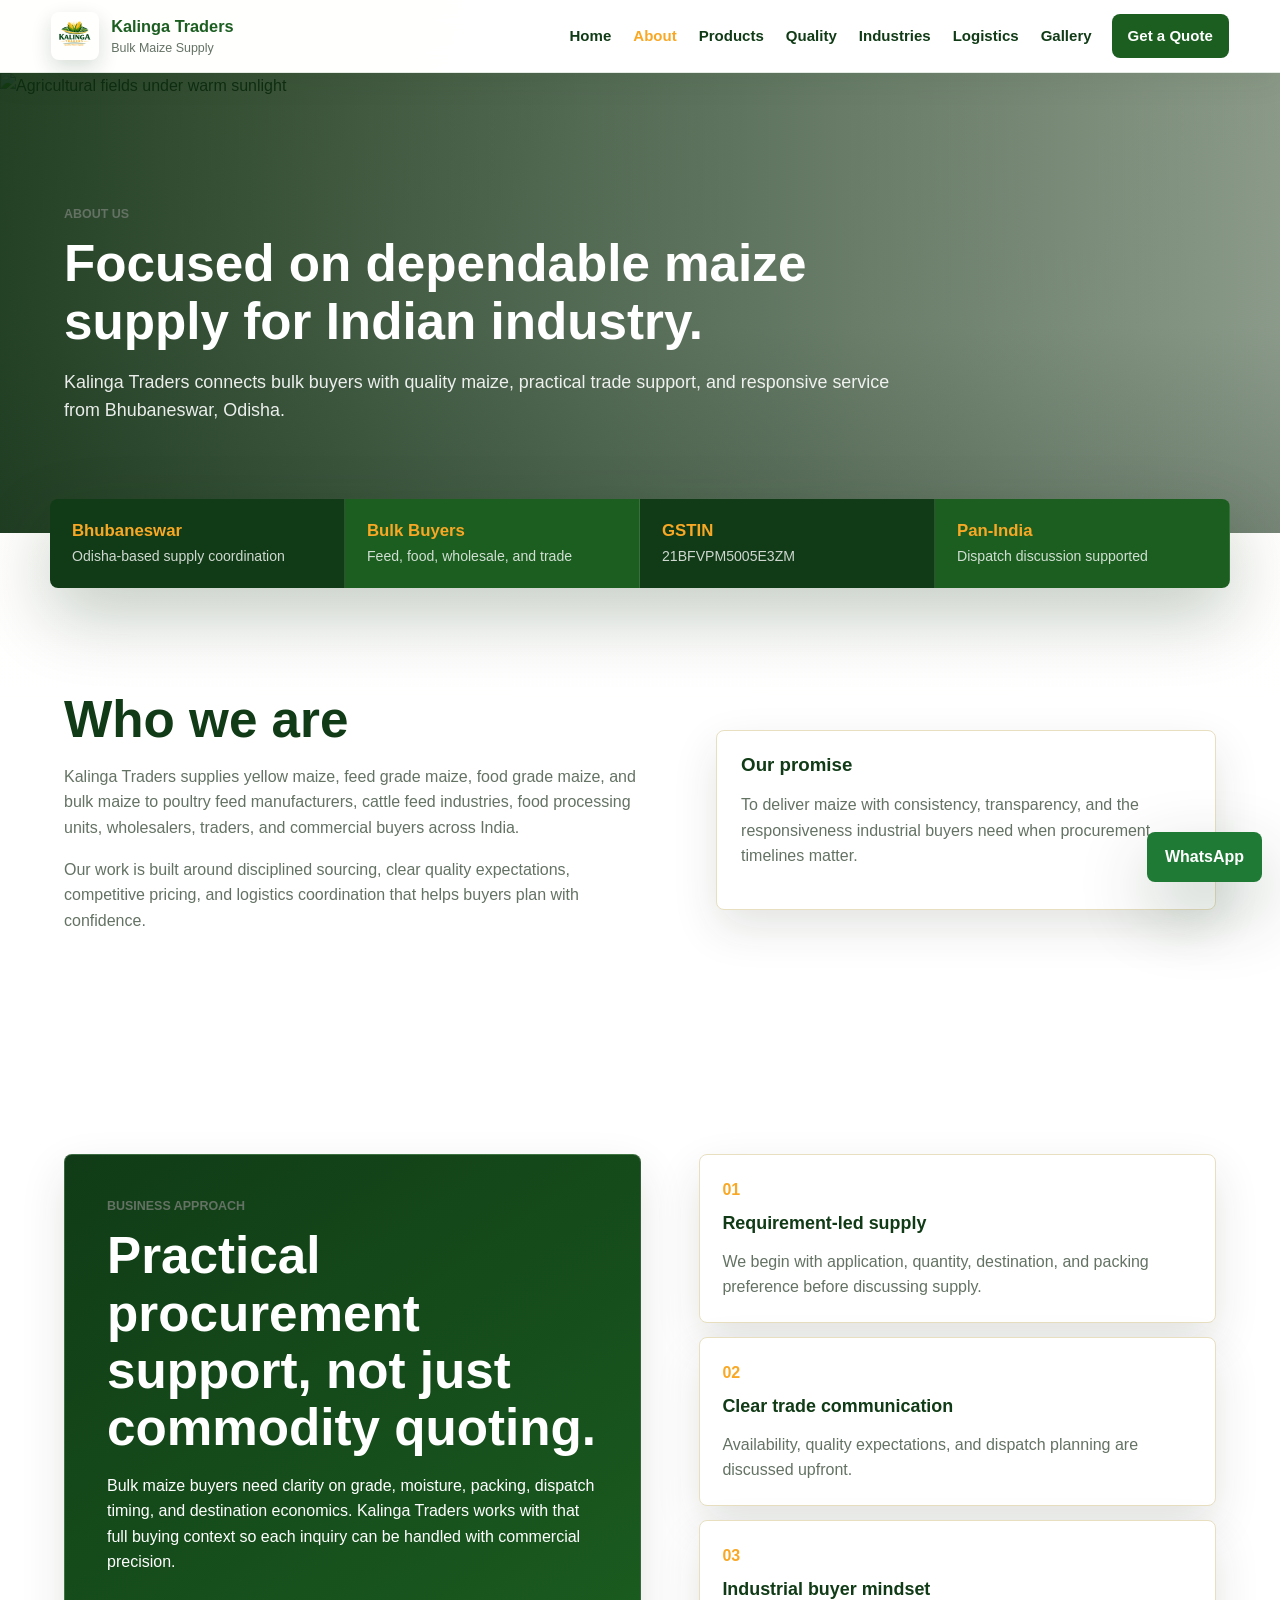
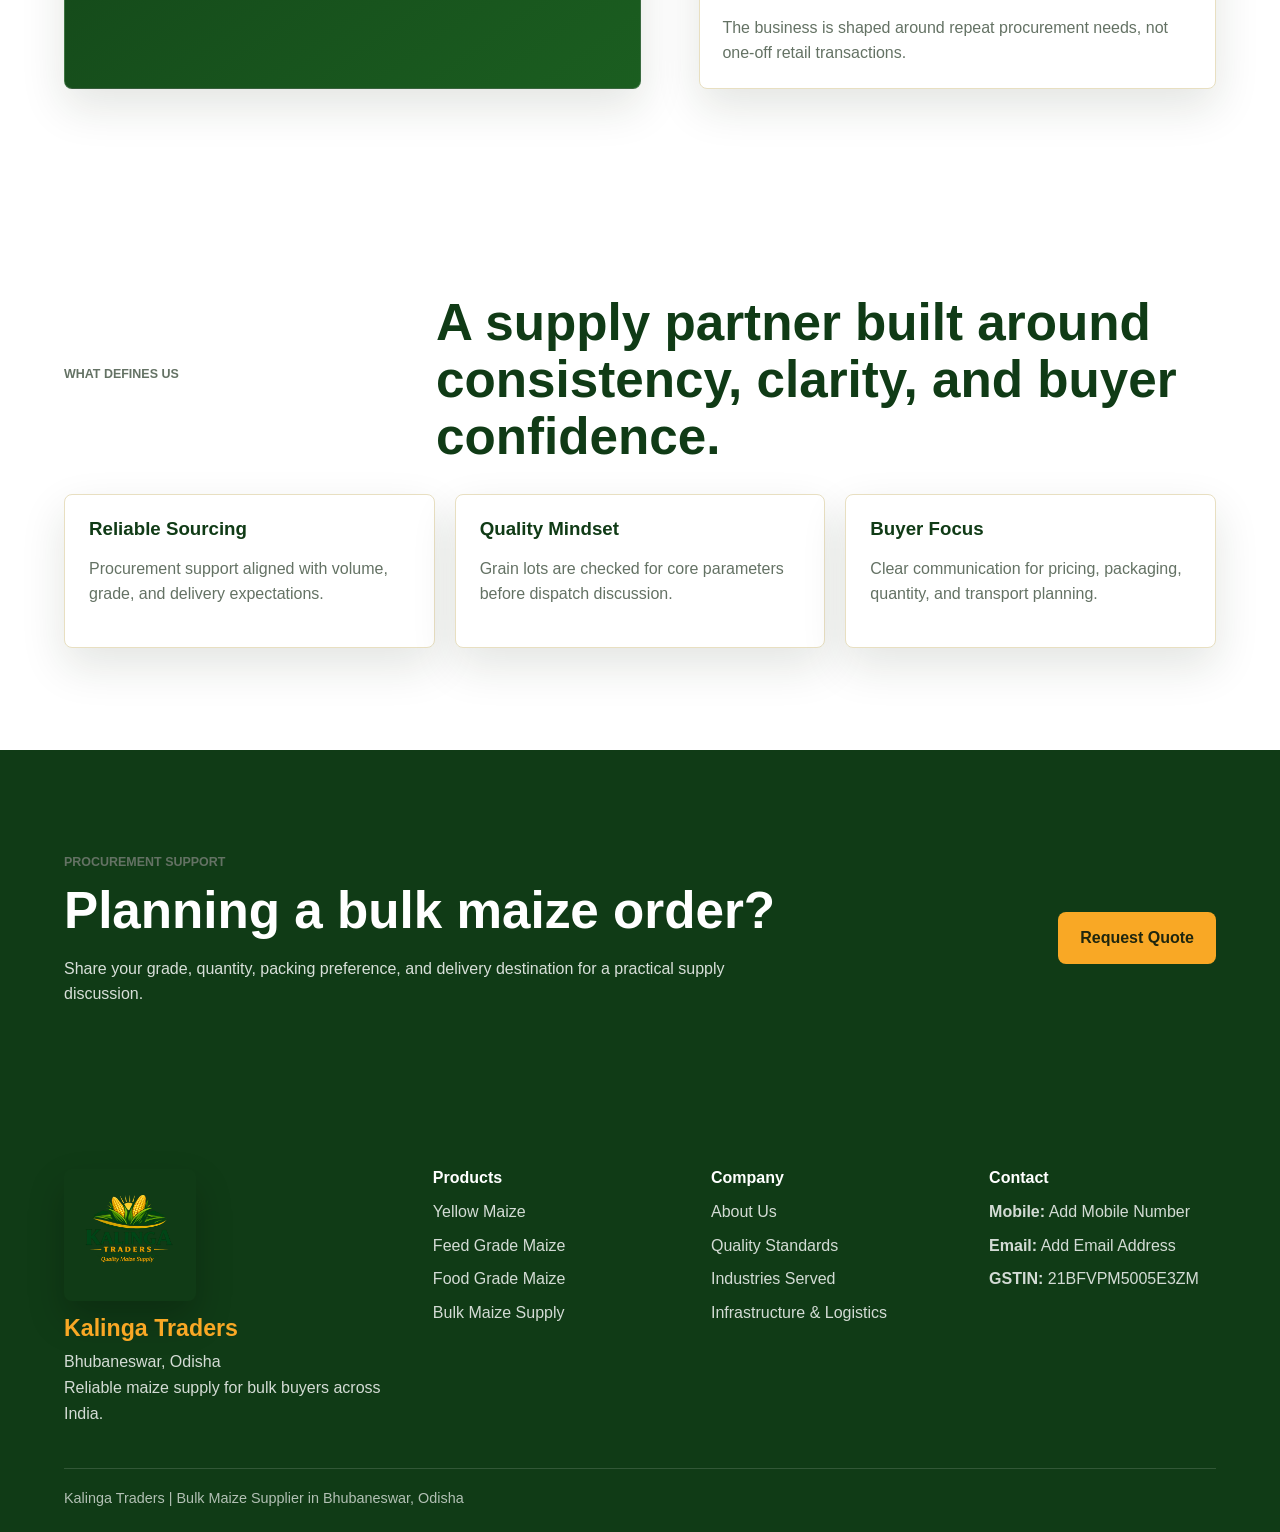
==== about.html @ be70ce16 "Initial website upload" ====
<!doctype html>
<html lang="en">
<head>
  <meta charset="utf-8">
  <meta name="viewport" content="width=device-width, initial-scale=1">
  <title>About Kalinga Traders | Bulk Maize Supplier Bhubaneswar</title>
  <meta name="description" content="Learn about Kalinga Traders, a Bhubaneswar-based supplier of quality maize for feed mills, food processors, wholesalers, and traders.">
  <link rel="icon" type="image/png" href="assets/favicon.png">
  <link rel="stylesheet" href="styles.css">
</head>
<body>
  <header class="site-header">
    <a class="brand" href="index.html"><img class="brand-logo" src="assets/kalinga-traders-logo-mark.png" alt="Kalinga Traders logo"><span><strong>Kalinga Traders</strong><small>Bulk Maize Supply</small></span></a>
    <button class="nav-toggle" aria-expanded="false" aria-controls="site-nav">Menu</button>
    <nav id="site-nav" class="site-nav">
      <a href="index.html">Home</a><a href="about.html" aria-current="page">About</a><a href="products.html">Products</a><a href="quality.html">Quality</a><a href="industries.html">Industries</a><a href="logistics.html">Logistics</a><a href="gallery.html">Gallery</a><a class="nav-cta" href="contact.html">Get a Quote</a>
    </nav>
  </header>
  <main>
    <section class="page-hero">
      <img src="https://images.unsplash.com/photo-1500937386664-56d1dfef3854?auto=format&fit=crop&w=1600&q=80" alt="Agricultural fields under warm sunlight">
      <div><p class="eyebrow">About us</p><h1>Focused on dependable maize supply for Indian industry.</h1><p>Kalinga Traders connects bulk buyers with quality maize, practical trade support, and responsive service from Bhubaneswar, Odisha.</p></div>
    </section>
    <section class="inner-kpis">
      <div><strong>Bhubaneswar</strong><span>Odisha-based supply coordination</span></div>
      <div><strong>Bulk Buyers</strong><span>Feed, food, wholesale, and trade</span></div>
      <div><strong>GSTIN</strong><span>21BFVPM5005E3ZM</span></div>
      <div><strong>Pan-India</strong><span>Dispatch discussion supported</span></div>
    </section>
    <section class="section split">
      <div>
        <h2>Who we are</h2>
        <p>Kalinga Traders supplies yellow maize, feed grade maize, food grade maize, and bulk maize to poultry feed manufacturers, cattle feed industries, food processing units, wholesalers, traders, and commercial buyers across India.</p>
        <p>Our work is built around disciplined sourcing, clear quality expectations, competitive pricing, and logistics coordination that helps buyers plan with confidence.</p>
      </div>
      <div class="value-card">
        <h3>Our promise</h3>
        <p>To deliver maize with consistency, transparency, and the responsiveness industrial buyers need when procurement timelines matter.</p>
      </div>
    </section>
    <section class="section editorial-grid">
      <div class="editorial-panel dark-panel">
        <p class="eyebrow">Business approach</p>
        <h2>Practical procurement support, not just commodity quoting.</h2>
        <p>Bulk maize buyers need clarity on grade, moisture, packing, dispatch timing, and destination economics. Kalinga Traders works with that full buying context so each inquiry can be handled with commercial precision.</p>
      </div>
      <div class="detail-stack">
        <article><span>01</span><h3>Requirement-led supply</h3><p>We begin with application, quantity, destination, and packing preference before discussing supply.</p></article>
        <article><span>02</span><h3>Clear trade communication</h3><p>Availability, quality expectations, and dispatch planning are discussed upfront.</p></article>
        <article><span>03</span><h3>Industrial buyer mindset</h3><p>The business is shaped around repeat procurement needs, not one-off retail transactions.</p></article>
      </div>
    </section>
    <section class="section">
      <div class="section-head">
        <p class="eyebrow">What defines us</p>
        <h2>A supply partner built around consistency, clarity, and buyer confidence.</h2>
      </div>
      <div class="card-grid three">
        <article class="info-card"><h3>Reliable Sourcing</h3><p>Procurement support aligned with volume, grade, and delivery expectations.</p></article>
        <article class="info-card"><h3>Quality Mindset</h3><p>Grain lots are checked for core parameters before dispatch discussion.</p></article>
        <article class="info-card"><h3>Buyer Focus</h3><p>Clear communication for pricing, packaging, quantity, and transport planning.</p></article>
      </div>
    </section>
    <section class="section cta-band"><div><p class="eyebrow">Procurement support</p><h2>Planning a bulk maize order?</h2><p>Share your grade, quantity, packing preference, and delivery destination for a practical supply discussion.</p></div><a class="btn primary" href="contact.html">Request Quote</a></section>
  </main>
  <footer class="site-footer"><div class="footer-main"><div><img class="footer-logo" src="assets/kalinga-traders-logo.png" alt="Kalinga Traders logo"><h2>Kalinga Traders</h2><p>Bhubaneswar, Odisha<br>Reliable maize supply for bulk buyers across India.</p></div><div><h3>Products</h3><a href="products.html">Yellow Maize</a><a href="products.html">Feed Grade Maize</a><a href="products.html">Food Grade Maize</a><a href="products.html">Bulk Maize Supply</a></div><div><h3>Company</h3><a href="about.html">About Us</a><a href="quality.html">Quality Standards</a><a href="industries.html">Industries Served</a><a href="logistics.html">Infrastructure & Logistics</a></div><div><h3>Contact</h3><p><strong>Mobile:</strong> Add Mobile Number</p><p><strong>Email:</strong> Add Email Address</p><p><strong>GSTIN:</strong> 21BFVPM5005E3ZM</p></div></div><div class="footer-bottom">Kalinga Traders | Bulk Maize Supplier in Bhubaneswar, Odisha</div></footer>
  <a class="whatsapp-float" href="#" data-whatsapp-link aria-label="Send inquiry on WhatsApp">WhatsApp</a>
  <script src="script.js"></script>
</body>
</html>
---- styles.css ----
:root {
  --green: #1B5E20;
  --green-dark: #103b16;
  --gold: #F9A825;
  --beige: #FFF8E1;
  --white: #ffffff;
  --ink: #1d2b1d;
  --muted: #647264;
  --line: #e8dfc1;
  --shadow: 0 18px 45px rgba(22, 44, 20, .12);
  --shadow-strong: 0 28px 70px rgba(9, 42, 13, .24);
}

* { box-sizing: border-box; }
html { scroll-behavior: smooth; }
body {
  margin: 0;
  font-family: Arial, Helvetica, sans-serif;
  color: var(--ink);
  background:
    radial-gradient(circle at 12% 0%, rgba(249, 168, 37, .10), transparent 28rem),
    linear-gradient(180deg, #fffdf6, #ffffff 44rem);
  line-height: 1.6;
}
img { display: block; max-width: 100%; }
a { color: inherit; text-decoration: none; }

.site-header {
  position: sticky;
  top: 0;
  z-index: 20;
  display: flex;
  align-items: center;
  justify-content: space-between;
  gap: 24px;
  padding: 12px clamp(18px, 4vw, 56px);
  background: rgba(255, 255, 255, .94);
  border-bottom: 1px solid rgba(27, 94, 32, .12);
  backdrop-filter: blur(12px);
  box-shadow: 0 10px 30px rgba(17, 54, 19, .06);
}
.brand { display: flex; align-items: center; gap: 12px; min-width: 220px; }
.brand-logo {
  width: 48px;
  height: 48px;
  border-radius: 8px;
  object-fit: cover;
  box-shadow: 0 8px 20px rgba(16, 59, 22, .16);
}
.brand-mark {
  display: grid;
  place-items: center;
  width: 44px;
  height: 44px;
  border-radius: 8px;
  color: var(--green);
  background: var(--gold);
  font-weight: 800;
}
.brand strong { display: block; color: var(--green); font-size: 1.02rem; }
.brand small { display: block; color: var(--muted); font-size: .78rem; }
.site-nav { display: flex; align-items: center; gap: 18px; font-size: .94rem; font-weight: 700; color: var(--green-dark); }
.site-nav a { padding: 8px 2px; }
.site-nav a[aria-current="page"] { color: var(--gold); }
.nav-cta {
  padding: 10px 16px !important;
  border-radius: 8px;
  color: var(--white) !important;
  background: var(--green);
}
.nav-toggle { display: none; border: 0; background: var(--green); color: var(--white); border-radius: 8px; padding: 10px 14px; font-weight: 800; }

.hero {
  position: relative;
  min-height: calc(100vh - 70px);
  display: grid;
  align-items: center;
  overflow: hidden;
}
.hero picture, .hero img, .hero-overlay { position: absolute; inset: 0; width: 100%; height: 100%; }
.hero img { object-fit: cover; }
.hero-overlay {
  background:
    linear-gradient(90deg, rgba(9, 37, 12, .92), rgba(11, 53, 18, .72) 48%, rgba(13, 57, 16, .28)),
    linear-gradient(0deg, rgba(0,0,0,.18), transparent 45%);
}
.hero-shell {
  position: relative;
  z-index: 1;
  display: grid;
  grid-template-columns: minmax(0, 1.25fr) minmax(340px, .55fr);
  gap: clamp(28px, 5vw, 68px);
  align-items: end;
  width: min(1320px, 100%);
  margin: 0 auto;
  padding: clamp(62px, 8vw, 112px) clamp(20px, 5vw, 70px);
}
.hero-content {
  position: relative;
  width: min(980px, 100%);
  padding: 0;
  color: var(--white);
}
.eyebrow {
  margin: 0 0 10px;
  color: var(--gold);
  font-size: .78rem;
  font-weight: 800;
  letter-spacing: 0;
  text-transform: uppercase;
}
h1, h2, h3 { margin: 0; line-height: 1.12; color: var(--green-dark); }
.hero h1 { color: var(--white); font-size: clamp(2.4rem, 6vw, 5.8rem); max-width: 980px; }
.hero p:not(.eyebrow) { max-width: 800px; font-size: clamp(1rem, 2vw, 1.3rem); color: rgba(255,255,255,.92); }
.hero-actions, .section-head { display: flex; gap: 14px; flex-wrap: wrap; align-items: center; }
.hero-card {
  padding: 26px;
  border: 1px solid rgba(255,255,255,.20);
  border-radius: 8px;
  color: var(--white);
  background: rgba(255, 255, 255, .12);
  box-shadow: var(--shadow-strong);
  backdrop-filter: blur(16px);
}
.hero-card h2 { margin: 8px 0 20px; color: var(--white); font-size: clamp(1.45rem, 2.2vw, 2rem); }
.card-kicker {
  display: inline-flex;
  padding: 7px 10px;
  border-radius: 8px;
  color: #263111;
  background: var(--gold);
  font-size: .76rem;
  font-weight: 900;
  text-transform: uppercase;
}
.hero-card-grid { display: grid; grid-template-columns: repeat(2, 1fr); gap: 10px; }
.hero-card-grid div {
  padding: 14px;
  border-radius: 8px;
  background: rgba(255,255,255,.12);
}
.hero-card-grid strong { display: block; color: var(--gold); line-height: 1.15; }
.hero-card-grid span { display: block; margin-top: 4px; color: rgba(255,255,255,.82); font-size: .82rem; line-height: 1.35; }
.quote-link {
  display: block;
  margin-top: 18px;
  padding-top: 16px;
  border-top: 1px solid rgba(255,255,255,.18);
  color: var(--white);
  font-weight: 900;
}
.btn {
  display: inline-flex;
  align-items: center;
  justify-content: center;
  min-height: 48px;
  border: 0;
  border-radius: 8px;
  padding: 13px 22px;
  font-weight: 800;
  cursor: pointer;
}
.btn.primary { background: var(--gold); color: #1f260e; }
.btn.secondary { color: var(--white); border: 1px solid rgba(255,255,255,.8); }
.supply-bar {
  position: relative;
  z-index: 2;
  display: grid;
  grid-template-columns: 1.25fr repeat(4, 1fr);
  width: min(1180px, calc(100% - 40px));
  margin: -44px auto 0;
  border-radius: 8px;
  overflow: hidden;
  box-shadow: var(--shadow-strong);
}
.supply-bar div {
  min-height: 118px;
  padding: 22px;
  color: var(--white);
  background: var(--green-dark);
  border-right: 1px solid rgba(255,255,255,.13);
}
.supply-bar div:nth-child(even) { background: var(--green); }
.supply-bar span { color: var(--gold); font-weight: 900; }
.supply-bar strong { display: block; margin-top: 6px; font-size: 1.1rem; }
.supply-bar small { display: block; margin-top: 5px; color: rgba(255,255,255,.76); line-height: 1.35; }
.supply-bar .rate-card {
  color: #25300c;
  background: var(--gold);
}
.supply-bar .rate-card span { color: var(--green-dark); }
.supply-bar .rate-card strong {
  color: var(--green-dark);
  font-size: clamp(1.45rem, 2.2vw, 2rem);
  line-height: 1.05;
}
.supply-bar .rate-card small { color: rgba(29, 43, 29, .78); }

.section { padding: clamp(58px, 8vw, 104px) clamp(20px, 5vw, 70px); }
.section > * { max-width: 1180px; margin-left: auto; margin-right: auto; }
.section.intro-grid > *,
.section.split > *,
.section.inquiry-section > *,
.section.contact-layout > *,
.section.industry-layout > * {
  max-width: none;
  margin-left: 0;
  margin-right: 0;
}
.section h2, .page-title h1, .page-hero h1 { font-size: clamp(2rem, 4vw, 3.7rem); }
.section p, .page-title p, .page-hero p { color: var(--muted); }
.intro-grid, .split, .contact-layout, .industry-layout {
  display: grid;
  grid-template-columns: minmax(0, 1fr) minmax(320px, .85fr);
  gap: clamp(28px, 5vw, 70px);
  align-items: center;
}
.statement-section {
  display: grid;
  grid-template-columns: 1fr .72fr;
  gap: clamp(24px, 5vw, 64px);
  align-items: center;
}
.statement-section > * {
  max-width: none;
  margin-left: 0;
  margin-right: 0;
}
.statement-card {
  padding: clamp(24px, 4vw, 38px);
  border-left: 6px solid var(--gold);
  border-radius: 8px;
  background: var(--white);
  box-shadow: var(--shadow);
}
.statement-card p { margin-top: 0; font-size: 1.08rem; }
.metric-row { display: grid; grid-template-columns: repeat(3, 1fr); gap: 12px; }
.metric-row div, .info-card, .icon-grid article, .process-grid article, .value-card {
  padding: 24px;
  border: 1px solid var(--line);
  border-radius: 8px;
  background: var(--white);
  box-shadow: var(--shadow);
}
.metric-row strong { display: block; color: var(--green); font-size: 1.35rem; }
.metric-row span { color: var(--muted); font-size: .9rem; }
.trust-strip {
  display: grid;
  grid-template-columns: repeat(5, 1fr);
  gap: 1px;
  padding: 1px clamp(20px, 5vw, 70px);
  background: var(--line);
}
.trust-strip span {
  display: grid;
  place-items: center;
  min-height: 78px;
  padding: 16px;
  color: var(--green-dark);
  background: var(--beige);
  font-weight: 800;
  text-align: center;
}
.credential-section { background: #ffffff; }
.credential-grid {
  display: grid;
  grid-template-columns: repeat(4, 1fr);
  gap: 16px;
}
.credential-grid article {
  padding: 24px;
  border-radius: 8px;
  border: 1px solid var(--line);
  background: linear-gradient(180deg, var(--white), var(--beige));
  box-shadow: var(--shadow);
}
.credential-grid strong {
  display: block;
  color: var(--green-dark);
  font-size: 1.05rem;
}
.credential-grid span {
  display: block;
  margin-top: 8px;
  color: var(--muted);
}
.section-head { justify-content: space-between; margin-bottom: 28px; }
.section-head h2 { max-width: 780px; }

.card-grid { display: grid; gap: 20px; }
.card-grid.four { grid-template-columns: repeat(4, 1fr); }
.card-grid.three { grid-template-columns: repeat(3, 1fr); }
.product-card, .product-detail {
  overflow: hidden;
  border: 1px solid var(--line);
  border-radius: 8px;
  background: var(--white);
  box-shadow: var(--shadow);
}
.product-card {
  position: relative;
  transition: transform .2s ease, box-shadow .2s ease;
}
.product-card:hover { transform: translateY(-4px); box-shadow: var(--shadow-strong); }
.product-card img { width: 100%; height: 230px; object-fit: cover; }
.product-tag {
  display: inline-flex;
  margin: 18px 18px 0;
  padding: 6px 10px;
  border-radius: 8px;
  color: var(--green-dark);
  background: var(--beige);
  font-size: .74rem;
  font-weight: 900;
  text-transform: uppercase;
}
.product-card h3, .product-card p, .product-card a { margin-left: 18px; margin-right: 18px; }
.product-card h3 { margin-top: 12px; }
.product-card p { color: var(--muted); }
.product-card a {
  display: inline-block;
  margin-bottom: 22px;
  color: var(--green);
  font-weight: 900;
  border-bottom: 2px solid var(--gold);
}
.rounded-img { width: 100%; border-radius: 8px; aspect-ratio: 4/3; object-fit: cover; box-shadow: var(--shadow); }
.feature-list { display: grid; grid-template-columns: repeat(2, minmax(0, 1fr)); gap: 12px; margin-top: 24px; }
.feature-list span {
  padding: 15px 16px;
  border-left: 4px solid var(--gold);
  background: var(--beige);
  border-radius: 8px;
  font-weight: 800;
  color: var(--green-dark);
}

.quality-band, .process-band { background: var(--beige); }
.table-wrap { overflow-x: auto; border-radius: 8px; box-shadow: var(--shadow); }
table { width: 100%; border-collapse: collapse; min-width: 680px; background: var(--white); }
th, td { padding: 16px 18px; border-bottom: 1px solid var(--line); text-align: left; }
th { color: var(--white); background: var(--green); }
td:first-child { font-weight: 800; color: var(--green-dark); }
.icon-grid { display: grid; grid-template-columns: repeat(4, 1fr); gap: 18px; }
.icon-grid h3, .icon-grid h2 { font-size: 1.1rem; margin-bottom: 8px; }
.logistics-panel { background: linear-gradient(180deg, #fff, var(--beige)); }
.text-link { display: inline-block; margin-top: 18px; color: var(--green); font-weight: 800; border-bottom: 2px solid var(--gold); }

.inquiry-section { display: grid; grid-template-columns: .8fr 1.2fr; gap: 42px; background: var(--green-dark); }
.inquiry-section h2, .inquiry-section p:not(.eyebrow) { color: var(--white); }
.inquiry-form {
  padding: clamp(22px, 4vw, 34px);
  border-radius: 8px;
  background: var(--white);
  box-shadow: var(--shadow);
}
.form-grid { display: grid; grid-template-columns: repeat(2, 1fr); gap: 16px; }
label { display: grid; gap: 7px; color: var(--green-dark); font-weight: 800; font-size: .92rem; }
input, textarea {
  width: 100%;
  border: 1px solid #d7d1b8;
  border-radius: 8px;
  padding: 12px 13px;
  font: inherit;
  color: var(--ink);
  background: #fffdf5;
}
textarea { resize: vertical; }
.full { grid-column: 1 / -1; }
.form-note { margin: 12px 0 0; color: var(--green) !important; font-weight: 800; }

.page-hero {
  position: relative;
  min-height: 460px;
  display: grid;
  align-items: end;
  padding: clamp(46px, 8vw, 90px) clamp(20px, 5vw, 70px);
  overflow: hidden;
}
.page-hero.compact { min-height: 390px; }
.page-hero img { position: absolute; inset: 0; width: 100%; height: 100%; object-fit: cover; }
.page-hero::after {
  content: "";
  position: absolute;
  inset: 0;
  background:
    linear-gradient(90deg, rgba(12,45,15,.90), rgba(12,45,15,.48)),
    linear-gradient(0deg, rgba(0,0,0,.16), transparent 45%);
}
.page-hero div { position: relative; z-index: 1; max-width: 860px; }
.page-hero h1 { color: var(--white); }
.page-hero p:not(.eyebrow) { color: rgba(255,255,255,.9); font-size: 1.12rem; }
.page-title {
  padding: clamp(64px, 8vw, 108px) clamp(20px, 5vw, 70px) clamp(30px, 5vw, 54px);
  background:
    linear-gradient(135deg, rgba(255,248,225,.96), rgba(255,255,255,.95)),
    radial-gradient(circle at 85% 20%, rgba(249,168,37,.28), transparent 22rem);
  border-bottom: 1px solid var(--line);
}
.page-title > * { max-width: 960px; margin-left: auto; margin-right: auto; }
.inner-kpis {
  position: relative;
  z-index: 2;
  display: grid;
  grid-template-columns: repeat(4, 1fr);
  width: min(1180px, calc(100% - 40px));
  margin: -34px auto 0;
  border-radius: 8px;
  overflow: hidden;
  box-shadow: var(--shadow-strong);
}
.page-title + .inner-kpis { margin-top: 0; transform: translateY(34px); }
.inner-kpis div {
  padding: 22px;
  color: var(--white);
  background: var(--green-dark);
  border-right: 1px solid rgba(255,255,255,.12);
}
.inner-kpis div:nth-child(even) { background: var(--green); }
.inner-kpis strong { display: block; color: var(--gold); font-size: 1.05rem; line-height: 1.2; }
.inner-kpis span { display: block; margin-top: 6px; color: rgba(255,255,255,.80); font-size: .88rem; line-height: 1.35; }
.editorial-grid {
  display: grid;
  grid-template-columns: minmax(0, .95fr) minmax(320px, .85fr);
  gap: clamp(24px, 5vw, 58px);
  align-items: stretch;
}
.editorial-grid > * {
  max-width: none;
  margin-left: 0;
  margin-right: 0;
}
.editorial-panel,
.buyer-checklist {
  padding: clamp(26px, 4vw, 42px);
  border: 1px solid var(--line);
  border-radius: 8px;
  background: var(--white);
  box-shadow: var(--shadow);
}
.editorial-panel.dark-panel {
  color: var(--white);
  background: linear-gradient(145deg, var(--green-dark), var(--green));
  border-color: rgba(255,255,255,.16);
}
.editorial-panel.dark-panel h2,
.editorial-panel.dark-panel p:not(.eyebrow) { color: var(--white); }
.detail-stack { display: grid; gap: 14px; }
.detail-stack article {
  padding: 22px;
  border-radius: 8px;
  border: 1px solid var(--line);
  background: var(--white);
  box-shadow: var(--shadow);
}
.detail-stack span {
  display: inline-flex;
  margin-bottom: 10px;
  color: var(--gold);
  font-weight: 900;
}
.detail-stack h3 { font-size: 1.12rem; }
.detail-stack p { margin-bottom: 0; color: var(--muted); }
.buyer-checklist h3 { margin-bottom: 14px; }
.buyer-checklist ul {
  margin: 0;
  padding: 0;
  list-style: none;
  display: grid;
  gap: 10px;
}
.buyer-checklist li {
  padding: 12px 14px;
  border-left: 4px solid var(--gold);
  border-radius: 8px;
  background: var(--beige);
  color: var(--green-dark);
  font-weight: 800;
}

.product-detail-grid { display: grid; gap: 24px; }
.product-detail { display: grid; grid-template-columns: 320px 1fr; }
.product-detail img { width: 100%; height: 100%; min-height: 300px; object-fit: cover; }
.product-detail div { padding: 28px; }
.product-detail h2 { padding-bottom: 14px; border-bottom: 1px solid var(--line); }
dl { display: grid; grid-template-columns: 190px 1fr; gap: 10px 18px; margin: 22px 0 0; }
dt { color: var(--green); font-weight: 800; }
dd { margin: 0; color: var(--muted); }
.industry-layout { grid-template-columns: .8fr 1.2fr; align-items: start; }
.industry-layout > img { width: 100%; border-radius: 8px; height: 100%; min-height: 520px; object-fit: cover; box-shadow: var(--shadow); }
.industry-layout .icon-grid { grid-template-columns: repeat(2, 1fr); }
.industry-matrix {
  display: grid;
  grid-template-columns: repeat(4, 1fr);
  gap: 18px;
}
.industry-matrix article {
  padding: 24px;
  border-radius: 8px;
  background: var(--white);
  border: 1px solid var(--line);
  box-shadow: var(--shadow);
}
.industry-matrix p { color: var(--muted); }
.industry-matrix span {
  display: block;
  margin-top: 16px;
  padding-top: 14px;
  border-top: 1px solid var(--line);
  color: var(--green);
  font-weight: 900;
}
.process-grid { display: grid; grid-template-columns: repeat(4, 1fr); gap: 18px; }
.process-grid span { color: var(--gold); font-size: 2rem; font-weight: 900; }
.process-grid h3 { margin-top: 8px; font-size: 1.18rem; }
.logistics-checks {
  display: grid;
  grid-template-columns: repeat(3, 1fr);
  gap: 14px;
}
.logistics-checks span {
  padding: 18px;
  border-radius: 8px;
  color: var(--green-dark);
  background: var(--white);
  border: 1px solid var(--line);
  box-shadow: var(--shadow);
  font-weight: 900;
}
.buyer-note {
  background: linear-gradient(135deg, var(--green-dark), var(--green));
}
.buyer-note div {
  padding: clamp(26px, 5vw, 48px);
  border: 1px solid rgba(255,255,255,.16);
  border-radius: 8px;
}
.buyer-note h2, .buyer-note p:not(.eyebrow) { color: var(--white); }
.buyer-note p:not(.eyebrow) { max-width: 850px; }
.product-sales-grid {
  display: grid;
  grid-template-columns: repeat(3, 1fr);
  gap: 20px;
}
.product-sales-grid > * {
  max-width: none;
  margin-left: 0;
  margin-right: 0;
}
.product-sales-grid article {
  padding: 28px;
  border-radius: 8px;
  border: 1px solid var(--line);
  background: var(--white);
  box-shadow: var(--shadow);
}
.cta-band {
  display: flex;
  align-items: center;
  justify-content: space-between;
  gap: 24px;
  background: var(--green-dark);
}
.cta-band > * {
  max-width: none;
  margin-left: 0;
  margin-right: 0;
}
.cta-band h2 { color: var(--white); }
.cta-band p:not(.eyebrow) { max-width: 720px; color: rgba(255,255,255,.84); }
.gallery-grid { display: grid; grid-template-columns: repeat(3, 1fr); gap: 18px; }
.gallery-grid img { width: 100%; aspect-ratio: 4/3; object-fit: cover; border-radius: 8px; box-shadow: var(--shadow); }
.contact-layout { align-items: start; }
.contact-card {
  position: sticky;
  top: 100px;
  padding: 34px;
  border-radius: 8px;
  color: var(--white);
  background:
    linear-gradient(145deg, rgba(27,94,32,.98), rgba(16,59,22,.98));
  box-shadow: var(--shadow-strong);
}
.contact-card h2 { color: var(--white); }
.contact-strip { margin-top: 24px; padding: 14px; border-radius: 8px; color: #25300c; background: var(--gold); font-weight: 800; }
.contact-download { margin-top: 18px; width: 100%; }
.faq-section { background: var(--beige); }
.faq-grid {
  display: grid;
  grid-template-columns: repeat(2, 1fr);
  gap: 16px;
}
.faq-grid details {
  padding: 20px;
  border-radius: 8px;
  border: 1px solid var(--line);
  background: var(--white);
  box-shadow: var(--shadow);
}
.faq-grid summary {
  cursor: pointer;
  color: var(--green-dark);
  font-weight: 900;
}
.faq-grid p { margin-bottom: 0; color: var(--muted); }
.whatsapp-float {
  position: fixed;
  right: 18px;
  bottom: 18px;
  z-index: 30;
  display: inline-flex;
  align-items: center;
  justify-content: center;
  min-height: 48px;
  padding: 12px 18px;
  border-radius: 8px;
  color: var(--white);
  background: #1f7a35;
  box-shadow: var(--shadow-strong);
  font-weight: 900;
}

.site-footer {
  padding: 0 clamp(20px, 5vw, 70px);
  color: rgba(255,255,255,.82);
  background: var(--green-dark);
}
.footer-main {
  display: grid;
  grid-template-columns: 1.4fr 1fr 1fr 1fr;
  gap: clamp(22px, 4vw, 54px);
  padding: 44px 0 34px;
  border-bottom: 1px solid rgba(255,255,255,.14);
}
.footer-logo {
  width: 132px;
  height: 132px;
  object-fit: cover;
  border-radius: 8px;
  margin-bottom: 14px;
  box-shadow: 0 18px 36px rgba(0,0,0,.22);
}
.site-footer h2 { color: var(--gold); font-size: 1.45rem; }
.site-footer h3 { color: var(--white); font-size: 1rem; margin: 0 0 12px; }
.site-footer p { margin: 8px 0; }
.site-footer a {
  display: block;
  margin: 8px 0;
  color: rgba(255,255,255,.82);
}
.footer-bottom {
  padding: 18px 0 22px;
  color: rgba(255,255,255,.68);
  font-size: .9rem;
}

@media (max-width: 1040px) {
  .nav-toggle { display: inline-flex; }
  .site-nav {
    position: absolute;
    top: 73px;
    left: 16px;
    right: 16px;
    display: none;
    flex-direction: column;
    align-items: stretch;
    padding: 16px;
    border: 1px solid var(--line);
    border-radius: 8px;
    background: var(--white);
    box-shadow: var(--shadow);
  }
  .site-nav.open { display: flex; }
  .hero-shell, .statement-section { grid-template-columns: 1fr; }
  .hero-card { max-width: 620px; }
  .card-grid.four, .icon-grid, .process-grid, .trust-strip, .footer-main, .supply-bar, .inner-kpis, .industry-matrix, .logistics-checks, .credential-grid, .product-sales-grid, .faq-grid { grid-template-columns: repeat(2, 1fr); }
  .supply-bar .rate-card { grid-column: 1 / -1; }
  .editorial-grid { grid-template-columns: 1fr; }
}

@media (max-width: 760px) {
  .site-header { padding: 12px 16px; }
  .brand { min-width: 0; }
  .brand-logo { width: 42px; height: 42px; }
  .brand small { display: none; }
  .hero { min-height: auto; }
  .hero-overlay { background: linear-gradient(180deg, rgba(12,41,14,.55), rgba(12,41,14,.92)); }
  .hero-shell { padding-top: 86px; padding-bottom: 70px; }
  .hero-card-grid { grid-template-columns: 1fr; }
  .supply-bar { margin-top: 0; width: 100%; border-radius: 0; }
  .intro-grid, .split, .inquiry-section, .contact-layout, .industry-layout, .product-detail, .statement-section { grid-template-columns: 1fr; }
  .inner-kpis, .page-title + .inner-kpis { width: 100%; margin-top: 0; transform: none; border-radius: 0; }
  .metric-row, .feature-list, .form-grid, .card-grid.three, .card-grid.four, .icon-grid, .industry-layout .icon-grid, .process-grid, .gallery-grid, .trust-strip, .footer-main, .supply-bar, .inner-kpis, .industry-matrix, .logistics-checks, .credential-grid, .product-sales-grid, .faq-grid { grid-template-columns: 1fr; }
  .section-head { display: block; }
  .product-detail img { min-height: 230px; }
  dl { grid-template-columns: 1fr; }
  .industry-layout > img { min-height: 280px; }
  .contact-card { position: static; }
  .cta-band { display: block; }
  .cta-band .btn { margin-top: 16px; width: 100%; }
  table { min-width: 620px; }
}
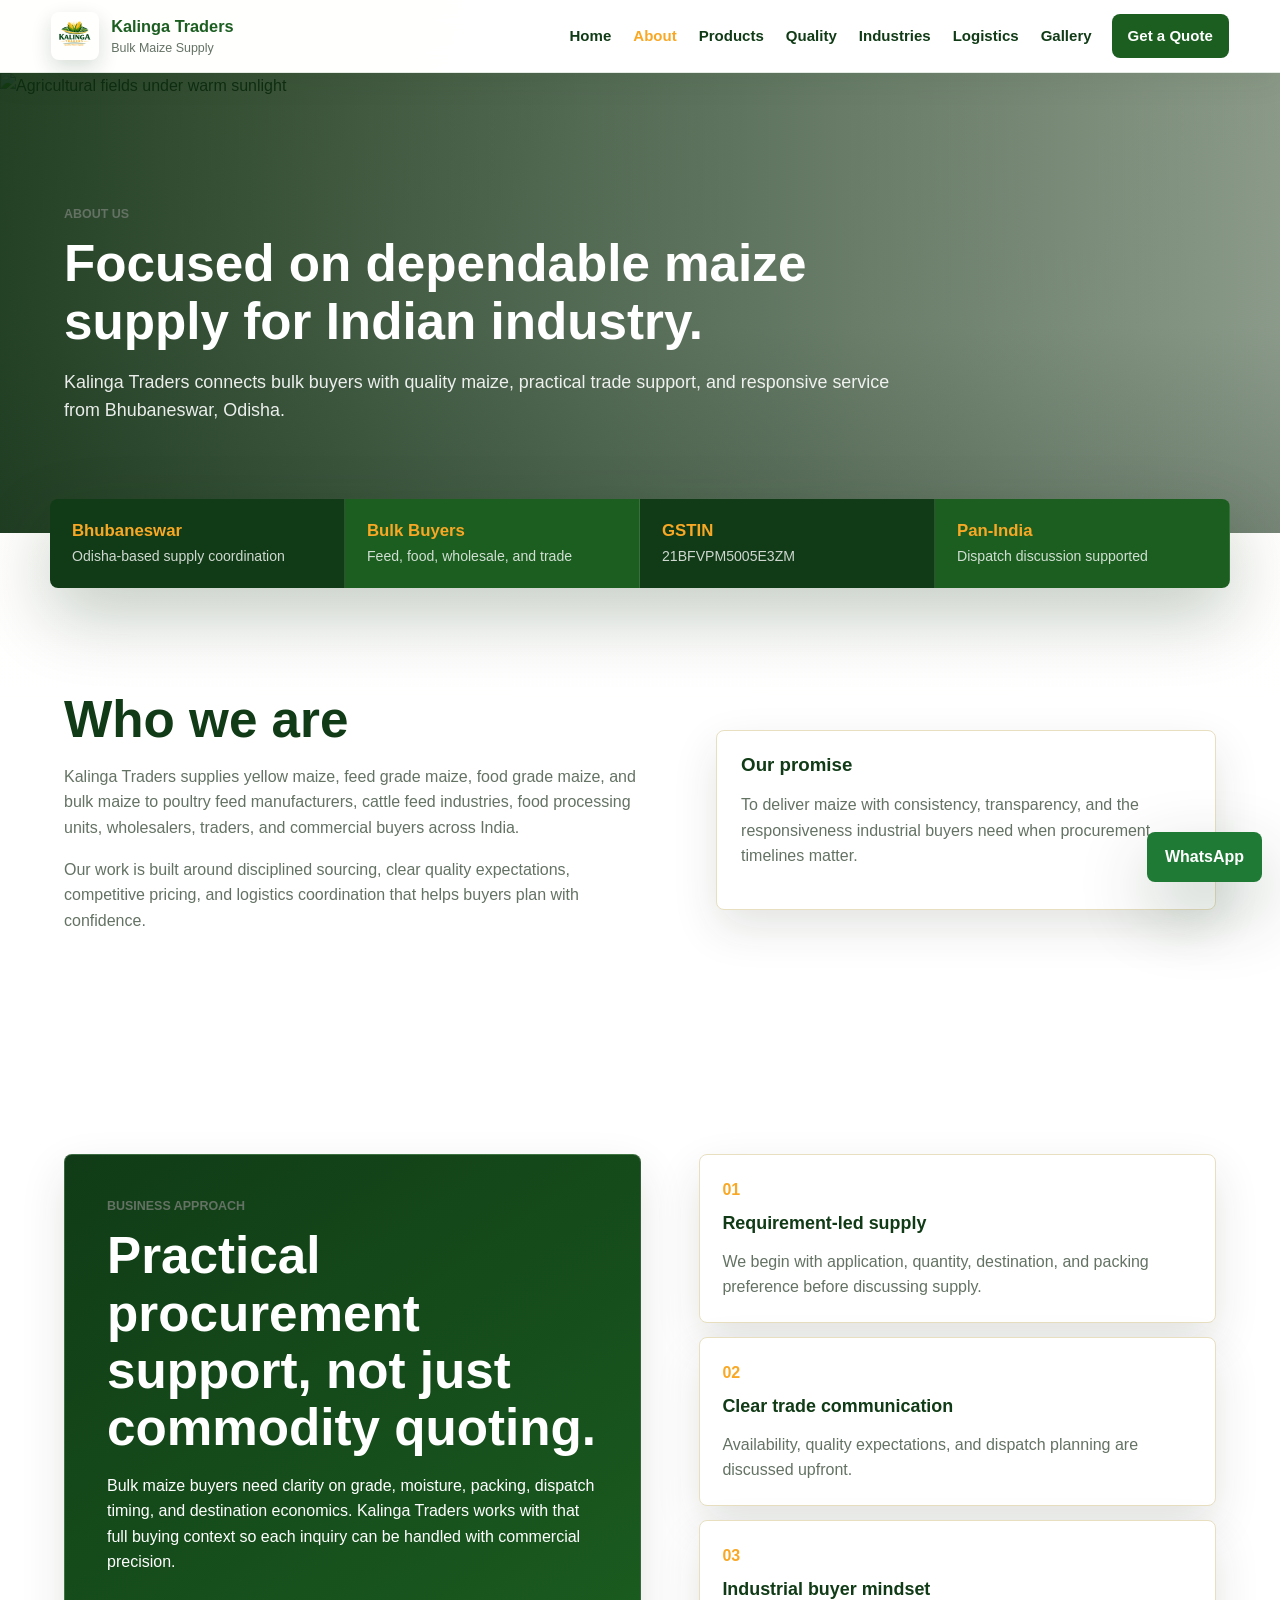
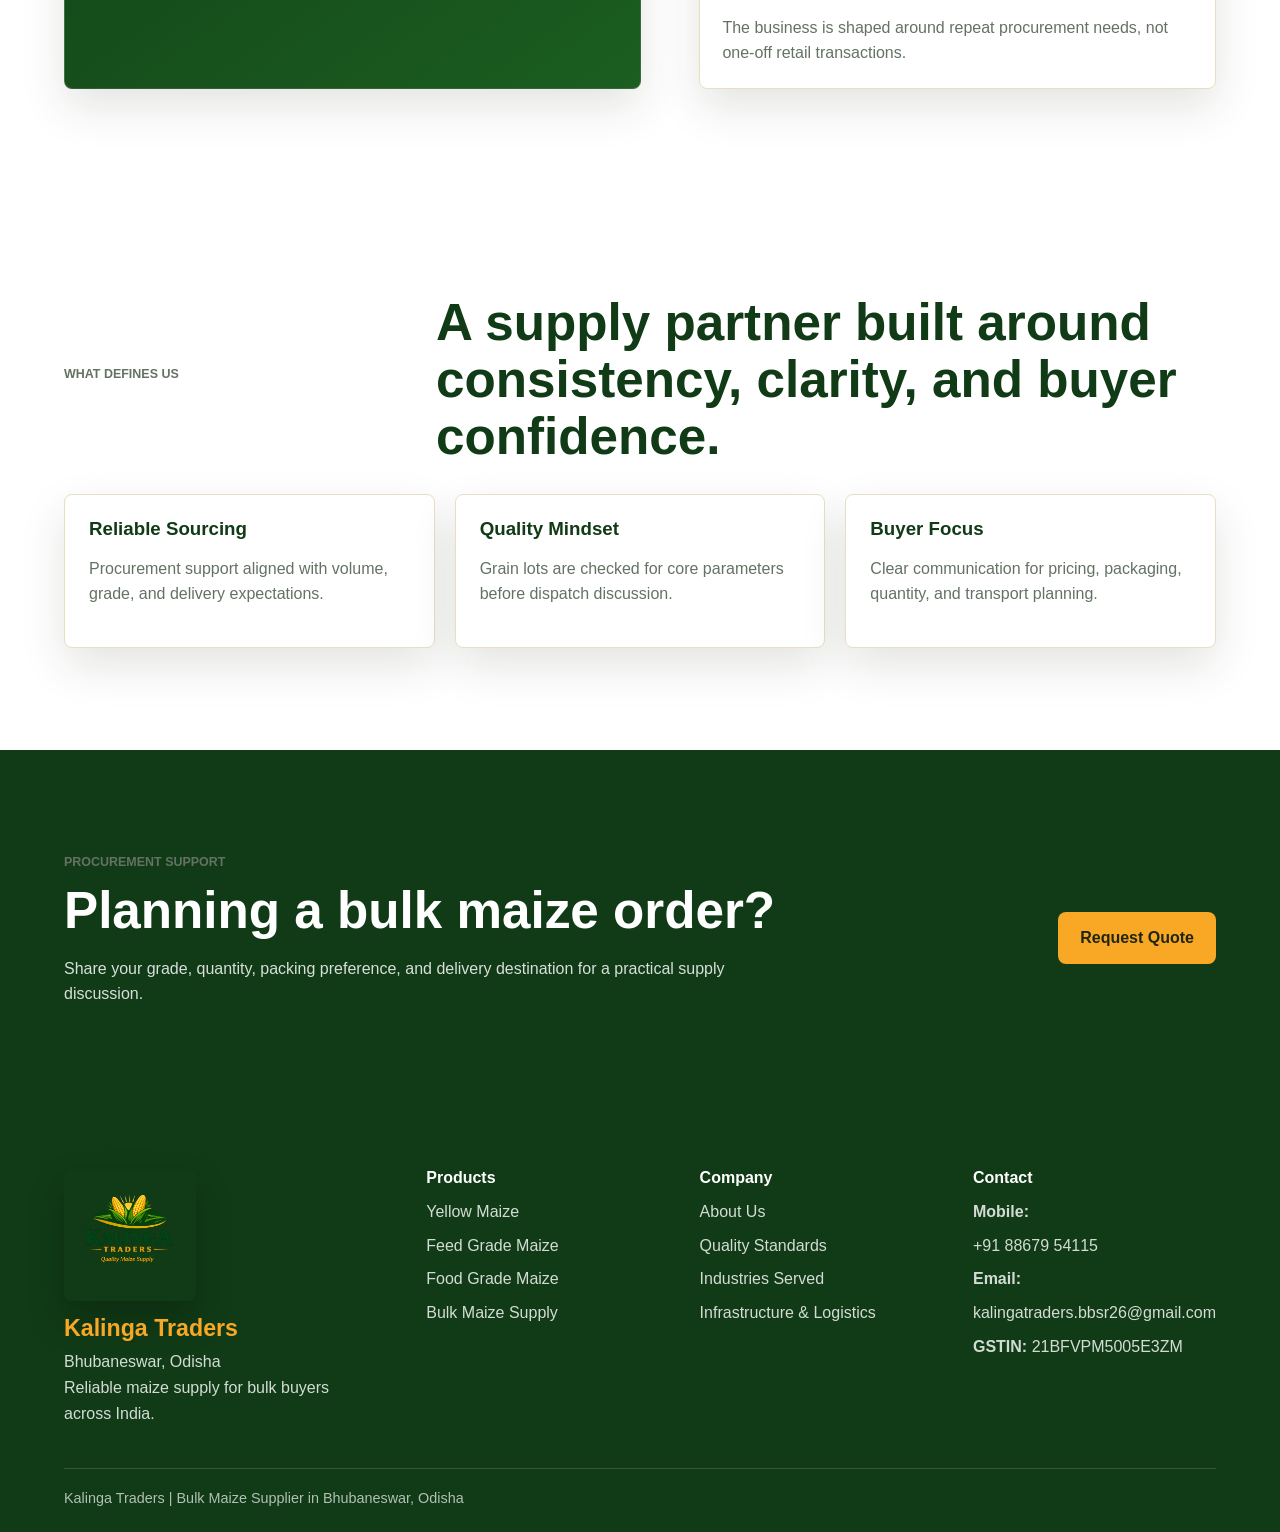
==== commit 65b45d12: "changes" ====
--- a/about.html
+++ b/about.html
@@ -63,7 +63,7 @@
     </section>
     <section class="section cta-band"><div><p class="eyebrow">Procurement support</p><h2>Planning a bulk maize order?</h2><p>Share your grade, quantity, packing preference, and delivery destination for a practical supply discussion.</p></div><a class="btn primary" href="contact.html">Request Quote</a></section>
   </main>
-  <footer class="site-footer"><div class="footer-main"><div><img class="footer-logo" src="assets/kalinga-traders-logo.png" alt="Kalinga Traders logo"><h2>Kalinga Traders</h2><p>Bhubaneswar, Odisha<br>Reliable maize supply for bulk buyers across India.</p></div><div><h3>Products</h3><a href="products.html">Yellow Maize</a><a href="products.html">Feed Grade Maize</a><a href="products.html">Food Grade Maize</a><a href="products.html">Bulk Maize Supply</a></div><div><h3>Company</h3><a href="about.html">About Us</a><a href="quality.html">Quality Standards</a><a href="industries.html">Industries Served</a><a href="logistics.html">Infrastructure & Logistics</a></div><div><h3>Contact</h3><p><strong>Mobile:</strong> Add Mobile Number</p><p><strong>Email:</strong> Add Email Address</p><p><strong>GSTIN:</strong> 21BFVPM5005E3ZM</p></div></div><div class="footer-bottom">Kalinga Traders | Bulk Maize Supplier in Bhubaneswar, Odisha</div></footer>
+  <footer class="site-footer"><div class="footer-main"><div><img class="footer-logo" src="assets/kalinga-traders-logo.png" alt="Kalinga Traders logo"><h2>Kalinga Traders</h2><p>Bhubaneswar, Odisha<br>Reliable maize supply for bulk buyers across India.</p></div><div><h3>Products</h3><a href="products.html">Yellow Maize</a><a href="products.html">Feed Grade Maize</a><a href="products.html">Food Grade Maize</a><a href="products.html">Bulk Maize Supply</a></div><div><h3>Company</h3><a href="about.html">About Us</a><a href="quality.html">Quality Standards</a><a href="industries.html">Industries Served</a><a href="logistics.html">Infrastructure & Logistics</a></div><div><h3>Contact</h3><p><strong>Mobile:</strong> <a href="tel:+918867954115">+91 88679 54115</a></p><p><strong>Email:</strong> <a href="mailto:kalingatraders.bbsr26@gmail.com">kalingatraders.bbsr26@gmail.com</a></p><p><strong>GSTIN:</strong> 21BFVPM5005E3ZM</p></div></div><div class="footer-bottom">Kalinga Traders | Bulk Maize Supplier in Bhubaneswar, Odisha</div></footer>
   <a class="whatsapp-float" href="#" data-whatsapp-link aria-label="Send inquiry on WhatsApp">WhatsApp</a>
   <script src="script.js"></script>
 </body>
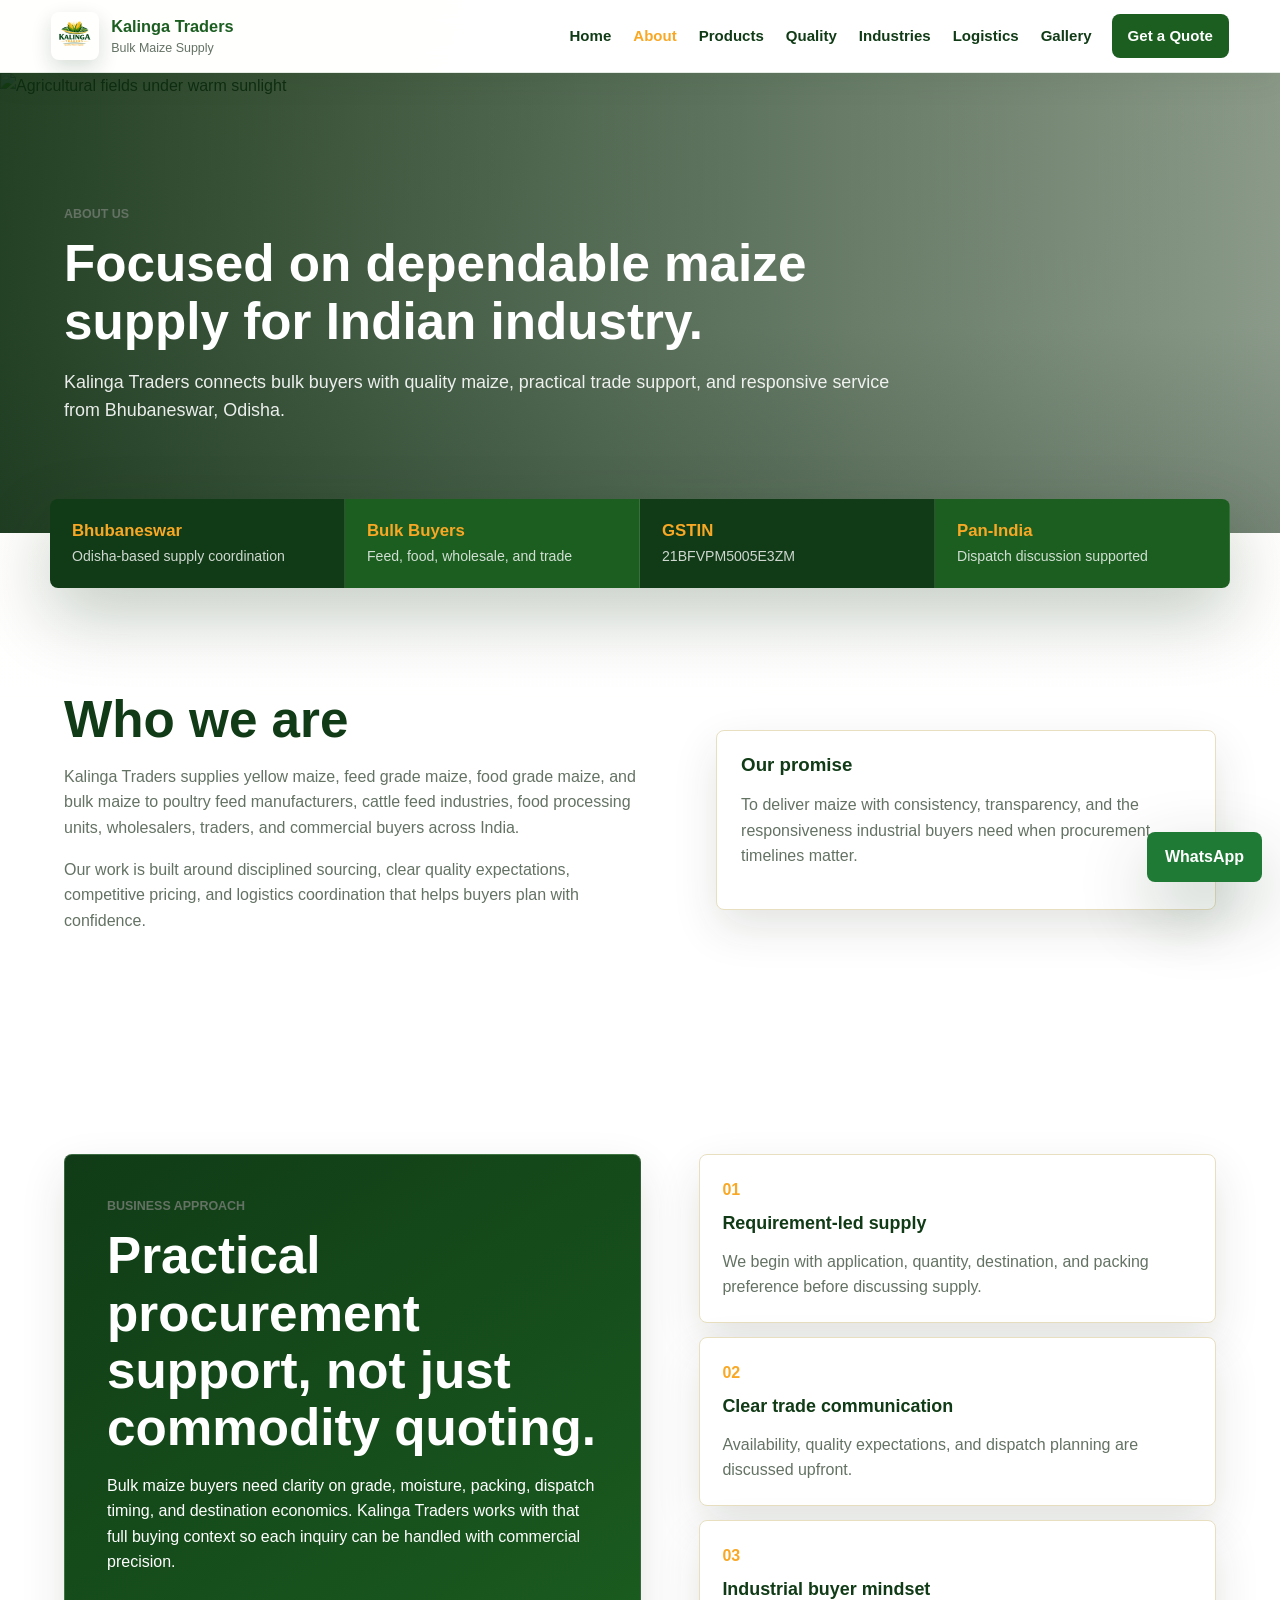
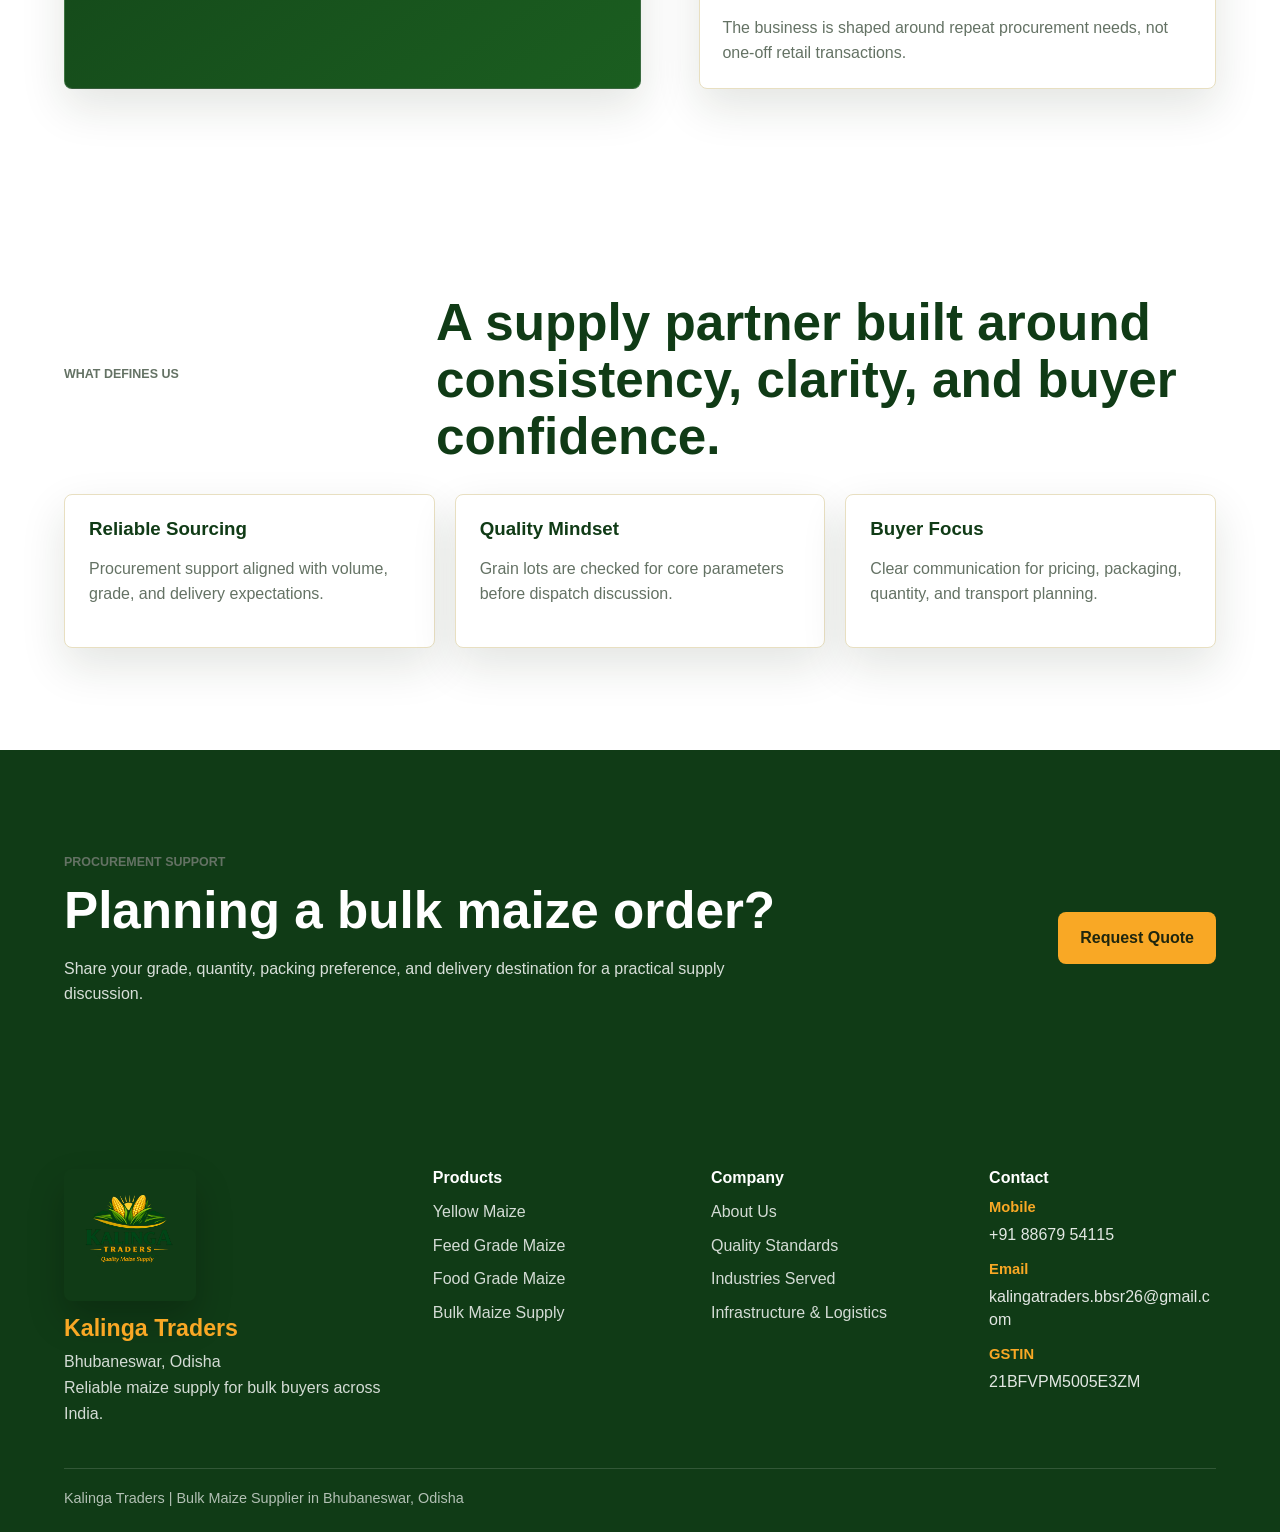
==== commit 6127e6ec: "changes" ====
--- a/about.html
+++ b/about.html
@@ -63,7 +63,7 @@
     </section>
     <section class="section cta-band"><div><p class="eyebrow">Procurement support</p><h2>Planning a bulk maize order?</h2><p>Share your grade, quantity, packing preference, and delivery destination for a practical supply discussion.</p></div><a class="btn primary" href="contact.html">Request Quote</a></section>
   </main>
-  <footer class="site-footer"><div class="footer-main"><div><img class="footer-logo" src="assets/kalinga-traders-logo.png" alt="Kalinga Traders logo"><h2>Kalinga Traders</h2><p>Bhubaneswar, Odisha<br>Reliable maize supply for bulk buyers across India.</p></div><div><h3>Products</h3><a href="products.html">Yellow Maize</a><a href="products.html">Feed Grade Maize</a><a href="products.html">Food Grade Maize</a><a href="products.html">Bulk Maize Supply</a></div><div><h3>Company</h3><a href="about.html">About Us</a><a href="quality.html">Quality Standards</a><a href="industries.html">Industries Served</a><a href="logistics.html">Infrastructure & Logistics</a></div><div><h3>Contact</h3><p><strong>Mobile:</strong> <a href="tel:+918867954115">+91 88679 54115</a></p><p><strong>Email:</strong> <a href="mailto:kalingatraders.bbsr26@gmail.com">kalingatraders.bbsr26@gmail.com</a></p><p><strong>GSTIN:</strong> 21BFVPM5005E3ZM</p></div></div><div class="footer-bottom">Kalinga Traders | Bulk Maize Supplier in Bhubaneswar, Odisha</div></footer>
+  <footer class="site-footer"><div class="footer-main"><div><img class="footer-logo" src="assets/kalinga-traders-logo.png" alt="Kalinga Traders logo"><h2>Kalinga Traders</h2><p>Bhubaneswar, Odisha<br>Reliable maize supply for bulk buyers across India.</p></div><div><h3>Products</h3><a href="products.html">Yellow Maize</a><a href="products.html">Feed Grade Maize</a><a href="products.html">Food Grade Maize</a><a href="products.html">Bulk Maize Supply</a></div><div><h3>Company</h3><a href="about.html">About Us</a><a href="quality.html">Quality Standards</a><a href="industries.html">Industries Served</a><a href="logistics.html">Infrastructure & Logistics</a></div><div class="footer-contact"><h3>Contact</h3><div class="contact-line"><strong>Mobile</strong><a href="tel:+918867954115">+91 88679 54115</a></div><div class="contact-line"><strong>Email</strong><a href="mailto:kalingatraders.bbsr26@gmail.com">kalingatraders.bbsr26@gmail.com</a></div><div class="contact-line"><strong>GSTIN</strong><span>21BFVPM5005E3ZM</span></div></div></div><div class="footer-bottom">Kalinga Traders | Bulk Maize Supplier in Bhubaneswar, Odisha</div></footer>
   <a class="whatsapp-float" href="#" data-whatsapp-link aria-label="Send inquiry on WhatsApp">WhatsApp</a>
   <script src="script.js"></script>
 </body>
--- a/styles.css
+++ b/styles.css
@@ -647,6 +647,28 @@
   display: block;
   margin: 8px 0;
   color: rgba(255,255,255,.82);
+}
+.footer-contact {
+  min-width: 0;
+}
+.footer-contact .contact-line {
+  display: grid;
+  gap: 6px;
+  margin: 0 0 15px;
+}
+.footer-contact .contact-line strong {
+  color: var(--gold);
+  font-size: .92rem;
+  line-height: 1.2;
+}
+.footer-contact .contact-line a,
+.footer-contact .contact-line span {
+  display: block;
+  margin: 0;
+  color: rgba(255,255,255,.88);
+  overflow-wrap: anywhere;
+  word-break: break-word;
+  line-height: 1.45;
 }
 .footer-bottom {
   padding: 18px 0 22px;
